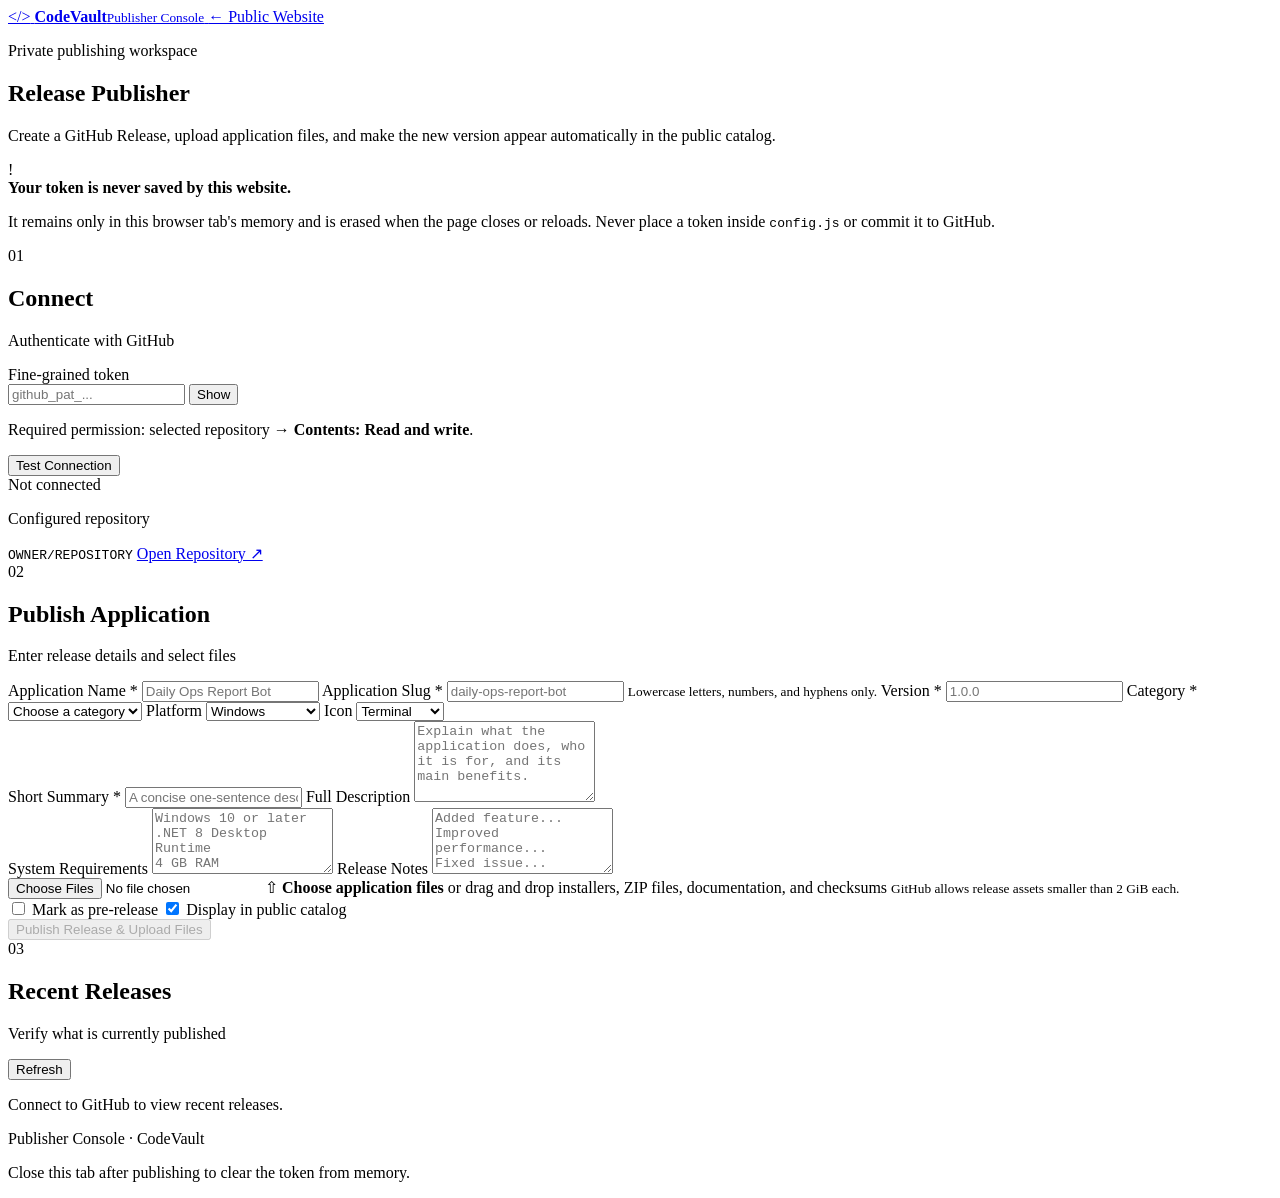
==== admin.html @ 9b9080d7 "Add files via upload" ====
<!DOCTYPE html>
<html lang="en">
<head>
  <meta charset="UTF-8">
  <meta name="viewport" content="width=device-width, initial-scale=1.0">
  <meta name="robots" content="noindex,nofollow,noarchive">
  <meta name="theme-color" content="#07111f">
  <title>Publisher Console | CodeVault</title>
  <link rel="stylesheet" href="assets/css/styles.css">
  <script src="assets/js/config.js" defer></script>
  <script src="assets/js/admin.js" defer></script>
</head>
<body class="admin-body">
  <div class="background-grid" aria-hidden="true"></div>
  <div class="orb orb-one" aria-hidden="true"></div>

  <header class="site-header">
    <a class="brand" href="index.html">
      <span class="brand-mark" aria-hidden="true">&lt;/&gt;</span>
      <span><strong data-brand-name>CodeVault</strong><small>Publisher Console</small></span>
    </a>
    <a class="button button-secondary button-small" href="index.html">← Public Website</a>
  </header>

  <main class="admin-shell shell">
    <section class="admin-intro">
      <p class="eyebrow"><span class="status-dot"></span> Private publishing workspace</p>
      <h1>Release Publisher</h1>
      <p>Create a GitHub Release, upload application files, and make the new version appear automatically in the public catalog.</p>
    </section>

    <div class="security-notice">
      <span class="notice-icon" aria-hidden="true">!</span>
      <div>
        <strong>Your token is never saved by this website.</strong>
        <p>It remains only in this browser tab's memory and is erased when the page closes or reloads. Never place a token inside <code>config.js</code> or commit it to GitHub.</p>
      </div>
    </div>

    <section class="admin-layout">
      <aside class="admin-sidebar">
        <div class="admin-panel">
          <div class="panel-heading">
            <span class="step-number">01</span>
            <div><h2>Connect</h2><p>Authenticate with GitHub</p></div>
          </div>

          <label class="field-label" for="github-token">Fine-grained token</label>
          <div class="password-field">
            <input id="github-token" type="password" autocomplete="off" spellcheck="false" placeholder="github_pat_...">
            <button id="toggle-token" type="button" aria-label="Show or hide token">Show</button>
          </div>
          <p class="field-help">Required permission: selected repository → <strong>Contents: Read and write</strong>.</p>

          <button id="connect-button" class="button button-primary button-full" type="button">Test Connection</button>
          <div id="connection-status" class="connection-status" aria-live="polite">Not connected</div>
        </div>

        <div class="admin-panel repo-panel">
          <p class="field-label">Configured repository</p>
          <code id="configured-repo">OWNER/REPOSITORY</code>
          <a data-repo-link href="#" target="_blank" rel="noopener noreferrer">Open Repository ↗</a>
        </div>
      </aside>

      <section class="admin-panel release-panel">
        <div class="panel-heading">
          <span class="step-number">02</span>
          <div><h2>Publish Application</h2><p>Enter release details and select files</p></div>
        </div>

        <form id="release-form" novalidate>
          <div class="form-grid two-columns">
            <label>
              <span>Application Name *</span>
              <input id="app-name" name="appName" type="text" required maxlength="80" placeholder="Daily Ops Report Bot">
            </label>
            <label>
              <span>Application Slug *</span>
              <input id="app-slug" name="slug" type="text" required maxlength="60" pattern="[a-z0-9-]+" placeholder="daily-ops-report-bot">
              <small>Lowercase letters, numbers, and hyphens only.</small>
            </label>
            <label>
              <span>Version *</span>
              <input id="version" name="version" type="text" required maxlength="30" placeholder="1.0.0">
            </label>
            <label>
              <span>Category *</span>
              <select id="category" name="category" required>
                <option value="">Choose a category</option>
                <option>Business</option>
                <option>Dashboard</option>
                <option>Developer Tool</option>
                <option>Manufacturing</option>
                <option>Productivity</option>
                <option>Utility</option>
                <option>Other</option>
              </select>
            </label>
            <label>
              <span>Platform</span>
              <select id="platform" name="platform">
                <option>Windows</option>
                <option>Windows 10/11</option>
                <option>Cross-platform</option>
                <option>Web</option>
                <option>Linux</option>
                <option>macOS</option>
              </select>
            </label>
            <label>
              <span>Icon</span>
              <select id="icon" name="icon">
                <option value="terminal">Terminal</option>
                <option value="dashboard">Dashboard</option>
                <option value="database">Database</option>
                <option value="gear">Gear</option>
                <option value="package">Package</option>
                <option value="robot">Robot</option>
                <option value="chart">Chart</option>
                <option value="code">Code</option>
              </select>
            </label>
          </div>

          <label>
            <span>Short Summary *</span>
            <input id="summary" name="summary" type="text" required maxlength="180" placeholder="A concise one-sentence description shown on the application card.">
          </label>

          <label>
            <span>Full Description</span>
            <textarea id="description" name="description" rows="5" placeholder="Explain what the application does, who it is for, and its main benefits."></textarea>
          </label>

          <div class="form-grid two-columns">
            <label>
              <span>System Requirements</span>
              <textarea id="requirements" name="requirements" rows="4" placeholder="Windows 10 or later&#10;.NET 8 Desktop Runtime&#10;4 GB RAM"></textarea>
            </label>
            <label>
              <span>Release Notes</span>
              <textarea id="release-notes" name="releaseNotes" rows="4" placeholder="Added feature...&#10;Improved performance...&#10;Fixed issue..."></textarea>
            </label>
          </div>

          <label class="file-drop" id="file-drop">
            <input id="release-files" name="files" type="file" multiple required>
            <span class="drop-icon" aria-hidden="true">⇧</span>
            <strong>Choose application files</strong>
            <span>or drag and drop installers, ZIP files, documentation, and checksums</span>
            <small>GitHub allows release assets smaller than 2 GiB each.</small>
          </label>
          <div id="file-list" class="file-list"></div>

          <div class="release-options">
            <label class="checkbox-label"><input id="prerelease" type="checkbox"> Mark as pre-release</label>
            <label class="checkbox-label"><input id="latest" type="checkbox" checked> Display in public catalog</label>
          </div>

          <div id="publish-progress" class="publish-progress" hidden>
            <div class="progress-heading"><span id="progress-label">Preparing release...</span><strong id="progress-percent">0%</strong></div>
            <div class="progress-track"><div id="progress-bar"></div></div>
            <div id="publish-log" class="publish-log" aria-live="polite"></div>
          </div>

          <div id="form-message" class="form-message" aria-live="polite"></div>

          <button id="publish-button" class="button button-primary button-large button-full" type="submit" disabled>
            Publish Release & Upload Files
          </button>
        </form>
      </section>
    </section>

    <section class="admin-panel recent-panel">
      <div class="panel-heading">
        <span class="step-number">03</span>
        <div><h2>Recent Releases</h2><p>Verify what is currently published</p></div>
        <button id="refresh-releases" class="button button-secondary button-small" type="button">Refresh</button>
      </div>
      <div id="recent-releases" class="recent-releases">
        <p class="muted-text">Connect to GitHub to view recent releases.</p>
      </div>
    </section>
  </main>

  <footer class="site-footer shell">
    <p>Publisher Console · <span data-brand-name>CodeVault</span></p>
    <p>Close this tab after publishing to clear the token from memory.</p>
  </footer>
</body>
</html>
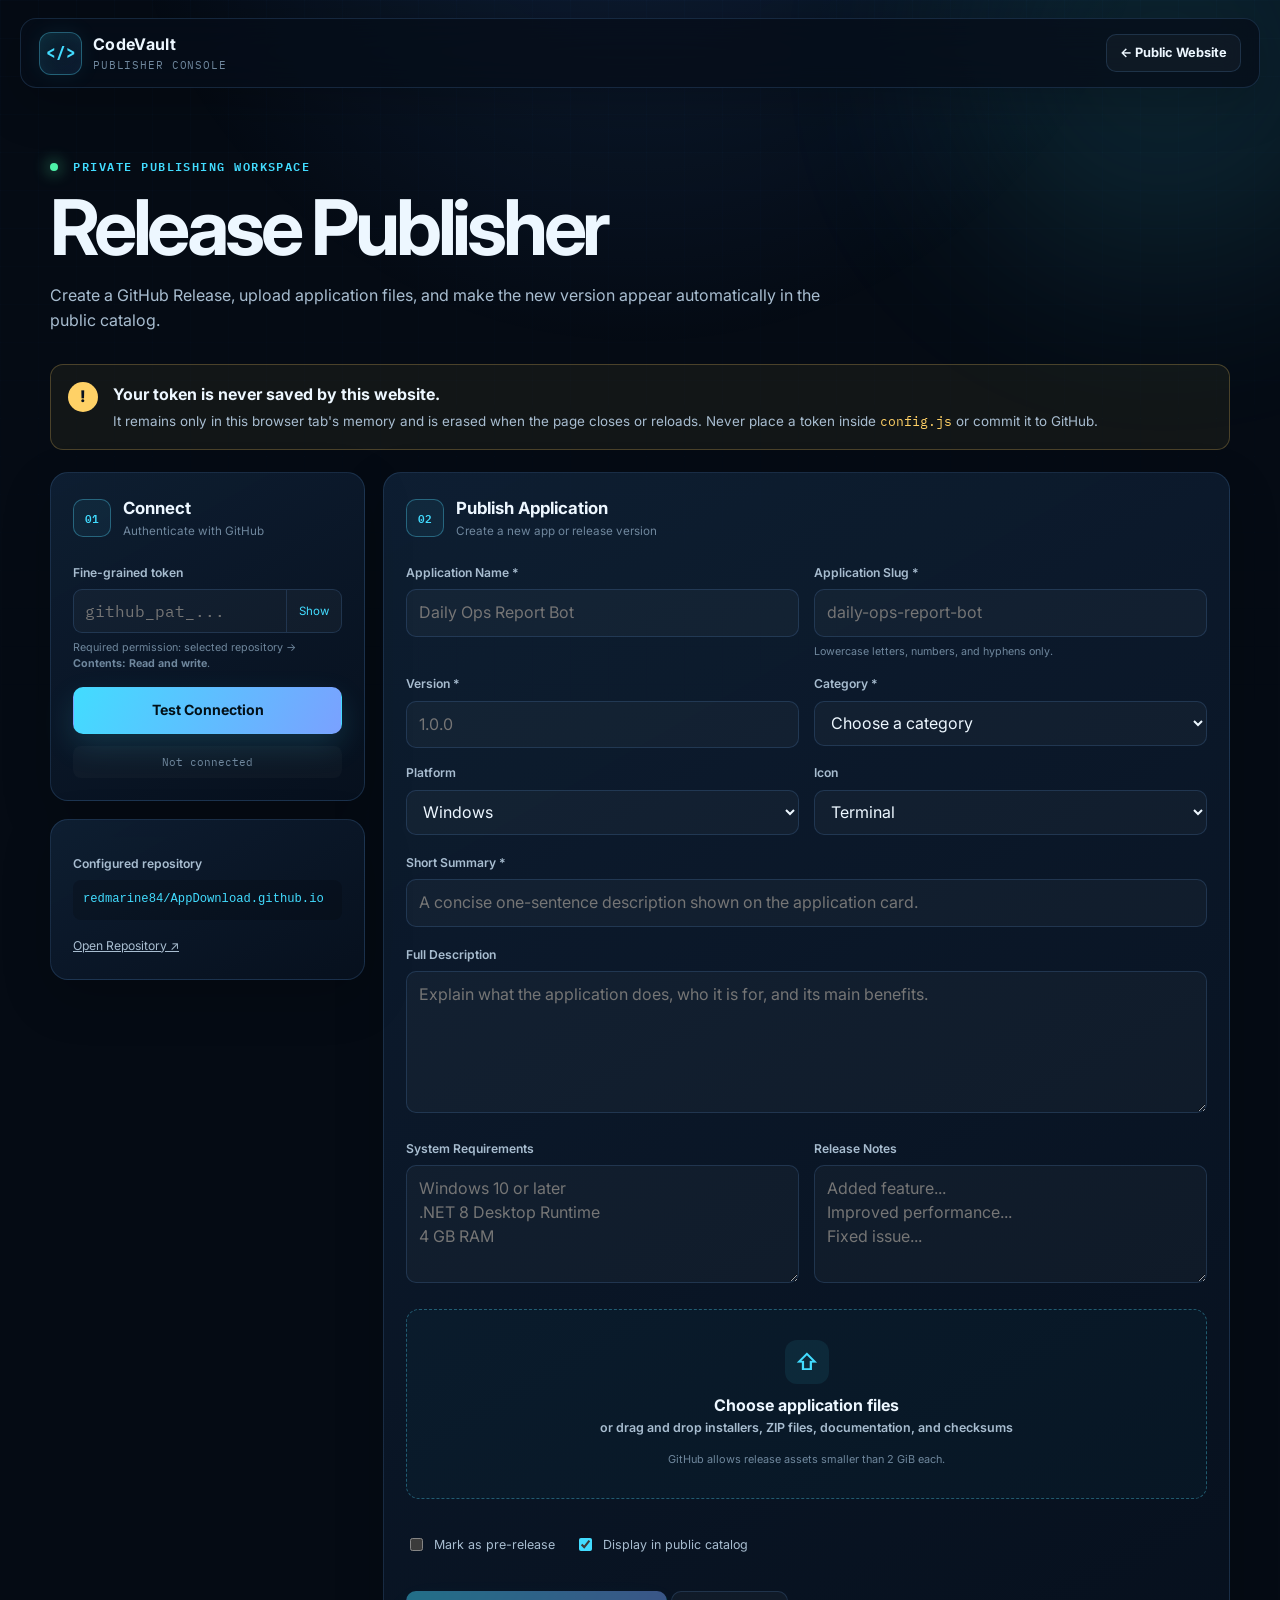
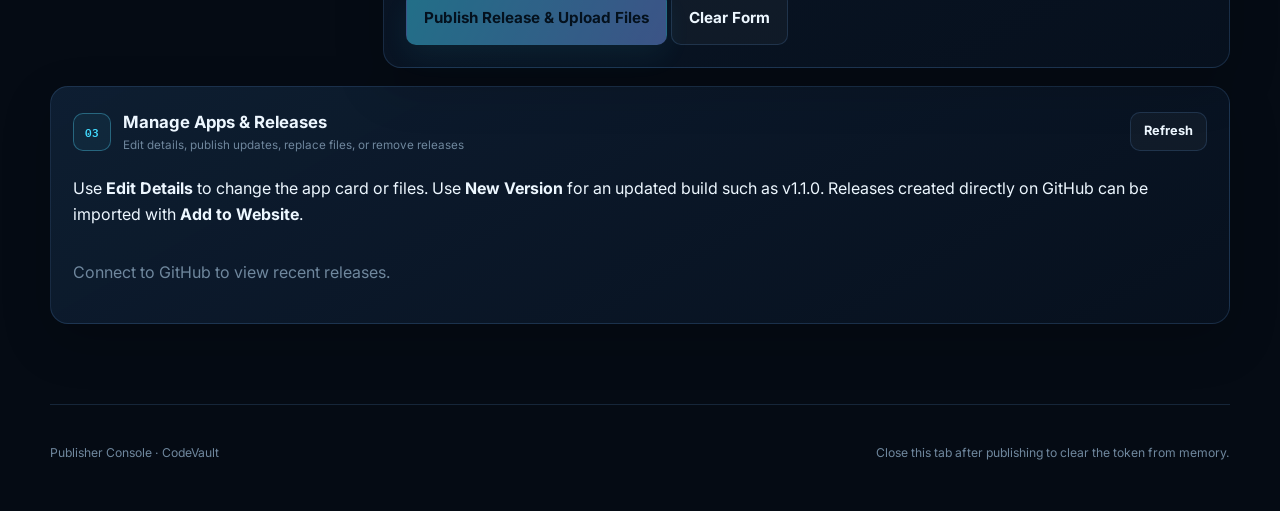
==== commit 04e4a99a: "Enhance admin panel UI and functionality Updated titles and descriptions for better clarity in the a" ====
--- a/admin.html
+++ b/admin.html
@@ -66,7 +66,15 @@
       <section class="admin-panel release-panel">
         <div class="panel-heading">
           <span class="step-number">02</span>
-          <div><h2>Publish Application</h2><p>Enter release details and select files</p></div>
+          <div><h2 id="editor-title">Publish Application</h2><p id="editor-subtitle">Create a new app or release version</p></div>
+        </div>
+
+        <div id="editor-mode" class="editor-mode" hidden>
+          <div>
+            <strong id="editor-mode-title">Editing release</strong>
+            <span id="editor-mode-detail"></span>
+          </div>
+          <button id="cancel-edit" class="button button-secondary button-small" type="button">Cancel</button>
         </div>
 
         <form id="release-form" novalidate>
@@ -144,8 +152,15 @@
             </label>
           </div>
 
+          <div id="existing-assets-panel" class="existing-assets-panel" hidden>
+            <div class="existing-assets-heading">
+              <div><strong>Existing Files</strong><span>Mark a file for removal, or upload a new file with the same name to replace it.</span></div>
+            </div>
+            <div id="existing-assets" class="existing-assets"></div>
+          </div>
+
           <label class="file-drop" id="file-drop">
-            <input id="release-files" name="files" type="file" multiple required>
+            <input id="release-files" name="files" type="file" multiple>
             <span class="drop-icon" aria-hidden="true">⇧</span>
             <strong>Choose application files</strong>
             <span>or drag and drop installers, ZIP files, documentation, and checksums</span>
@@ -166,9 +181,12 @@
 
           <div id="form-message" class="form-message" aria-live="polite"></div>
 
-          <button id="publish-button" class="button button-primary button-large button-full" type="submit" disabled>
-            Publish Release & Upload Files
-          </button>
+          <div class="form-actions">
+            <button id="publish-button" class="button button-primary button-large" type="submit" disabled>
+              Publish Release & Upload Files
+            </button>
+            <button id="clear-form" class="button button-secondary button-large" type="button">Clear Form</button>
+          </div>
         </form>
       </section>
     </section>
@@ -176,9 +194,10 @@
     <section class="admin-panel recent-panel">
       <div class="panel-heading">
         <span class="step-number">03</span>
-        <div><h2>Recent Releases</h2><p>Verify what is currently published</p></div>
+        <div><h2>Manage Apps & Releases</h2><p>Edit details, publish updates, replace files, or remove releases</p></div>
         <button id="refresh-releases" class="button button-secondary button-small" type="button">Refresh</button>
       </div>
+      <p class="management-help">Use <strong>Edit Details</strong> to change the app card or files. Use <strong>New Version</strong> for an updated build such as v1.1.0. Releases created directly on GitHub can be imported with <strong>Add to Website</strong>.</p>
       <div id="recent-releases" class="recent-releases">
         <p class="muted-text">Connect to GitHub to view recent releases.</p>
       </div>
--- a/assets/css/styles.css
+++ b/assets/css/styles.css
@@ -0,0 +1,387 @@
+@import url('https://fonts.googleapis.com/css2?family=IBM+Plex+Mono:wght@400;500;600&family=Inter:wght@400;500;600;700;800&display=swap');
+
+:root {
+  --bg: #050b14;
+  --bg-soft: #081221;
+  --panel: rgba(10, 24, 41, 0.82);
+  --panel-solid: #0a1829;
+  --panel-light: #10223a;
+  --border: rgba(112, 180, 255, 0.16);
+  --border-strong: rgba(82, 222, 255, 0.34);
+  --text: #edf7ff;
+  --text-soft: #a8bdd0;
+  --muted: #6f879d;
+  --cyan: #42dcff;
+  --blue: #5e83ff;
+  --violet: #9f72ff;
+  --green: #4df2a8;
+  --yellow: #ffd166;
+  --red: #ff6b83;
+  --shadow: 0 24px 80px rgba(0, 0, 0, 0.35);
+  --radius: 18px;
+  --mono: "IBM Plex Mono", Consolas, monospace;
+  --sans: "Inter", system-ui, -apple-system, BlinkMacSystemFont, "Segoe UI", sans-serif;
+}
+
+* { box-sizing: border-box; }
+html { scroll-behavior: smooth; }
+body {
+  margin: 0;
+  min-width: 320px;
+  background: var(--bg);
+  color: var(--text);
+  font-family: var(--sans);
+  line-height: 1.6;
+  overflow-x: hidden;
+}
+body::before {
+  content: "";
+  position: fixed;
+  inset: 0;
+  pointer-events: none;
+  background: radial-gradient(circle at 50% -20%, rgba(70, 145, 255, 0.16), transparent 42%);
+  z-index: -4;
+}
+a { color: inherit; }
+button, input, select, textarea { font: inherit; }
+button, a { -webkit-tap-highlight-color: transparent; }
+::selection { background: rgba(66, 220, 255, 0.24); color: #fff; }
+
+.background-grid {
+  position: fixed;
+  inset: 0;
+  z-index: -5;
+  pointer-events: none;
+  opacity: 0.52;
+  background-image:
+    linear-gradient(rgba(77, 157, 255, 0.045) 1px, transparent 1px),
+    linear-gradient(90deg, rgba(77, 157, 255, 0.045) 1px, transparent 1px);
+  background-size: 38px 38px;
+  mask-image: linear-gradient(to bottom, #000 0%, transparent 90%);
+}
+.orb { position: fixed; width: 430px; height: 430px; border-radius: 50%; filter: blur(100px); opacity: .12; z-index: -3; pointer-events: none; }
+.orb-one { background: var(--cyan); top: -160px; right: -100px; }
+.orb-two { background: var(--violet); bottom: 10%; left: -260px; }
+
+.shell { width: min(1180px, calc(100% - 40px)); margin-inline: auto; }
+.sr-only { position: absolute; width: 1px; height: 1px; padding: 0; margin: -1px; overflow: hidden; clip: rect(0,0,0,0); white-space: nowrap; border: 0; }
+.muted-text { color: var(--muted); }
+.error-text { color: var(--red); }
+.preserve-lines { white-space: pre-line; }
+
+.site-header {
+  width: min(1240px, calc(100% - 32px));
+  margin: 18px auto 0;
+  min-height: 70px;
+  display: flex;
+  align-items: center;
+  justify-content: space-between;
+  gap: 24px;
+  padding: 12px 18px;
+  position: sticky;
+  top: 14px;
+  z-index: 50;
+  background: rgba(6, 14, 25, .78);
+  border: 1px solid var(--border);
+  border-radius: 16px;
+  backdrop-filter: blur(18px);
+  box-shadow: 0 14px 50px rgba(0,0,0,.22);
+}
+.brand { display: inline-flex; align-items: center; gap: 11px; text-decoration: none; }
+.brand-mark {
+  width: 43px; height: 43px; display: grid; place-items: center;
+  color: var(--cyan); font-family: var(--mono); font-weight: 700;
+  background: linear-gradient(145deg, rgba(66,220,255,.12), rgba(94,131,255,.08));
+  border: 1px solid var(--border-strong); border-radius: 12px;
+  box-shadow: inset 0 0 20px rgba(66,220,255,.06), 0 0 22px rgba(66,220,255,.08);
+}
+.brand strong, .brand small { display: block; }
+.brand strong { font-size: 1rem; letter-spacing: .02em; }
+.brand small { color: var(--muted); font-family: var(--mono); font-size: .68rem; letter-spacing: .08em; text-transform: uppercase; }
+.main-nav { display: flex; align-items: center; gap: 8px; }
+.main-nav a { padding: 9px 13px; border-radius: 9px; color: var(--text-soft); text-decoration: none; font-size: .9rem; transition: .2s ease; }
+.main-nav a:hover { color: var(--text); background: rgba(255,255,255,.05); }
+.main-nav .nav-github { border: 1px solid var(--border); }
+.nav-toggle { display: none; width: 42px; height: 42px; border: 0; background: transparent; cursor: pointer; }
+.nav-toggle span:not(.sr-only) { display: block; width: 23px; height: 2px; margin: 5px auto; background: var(--text); }
+
+.hero { min-height: 690px; padding: 100px 0 84px; display: grid; grid-template-columns: 1.05fr .95fr; gap: 84px; align-items: center; }
+.eyebrow { margin: 0 0 15px; color: var(--cyan); font: 600 .76rem/1.4 var(--mono); letter-spacing: .12em; text-transform: uppercase; }
+.status-dot { display: inline-block; width: 8px; height: 8px; margin-right: 7px; border-radius: 50%; background: var(--green); box-shadow: 0 0 16px var(--green); animation: pulse 2s infinite; }
+.hero h1 { margin: 0; font-size: clamp(3rem, 7vw, 5.8rem); line-height: .98; letter-spacing: -.06em; }
+.gradient-text { color: transparent; background: linear-gradient(110deg, var(--cyan), #73a7ff 54%, #b184ff); -webkit-background-clip: text; background-clip: text; }
+.hero-text { max-width: 680px; margin: 28px 0; color: var(--text-soft); font-size: 1.08rem; }
+.hero-actions { display: flex; flex-wrap: wrap; gap: 12px; }
+.button {
+  min-height: 44px; display: inline-flex; align-items: center; justify-content: center; gap: 9px;
+  padding: 11px 17px; border: 1px solid transparent; border-radius: 10px;
+  font-weight: 700; font-size: .88rem; text-decoration: none; cursor: pointer;
+  transition: transform .18s ease, border-color .18s ease, background .18s ease, box-shadow .18s ease, opacity .18s ease;
+}
+.button:hover:not(:disabled):not(.is-disabled) { transform: translateY(-2px); }
+.button:focus-visible { outline: 2px solid var(--cyan); outline-offset: 3px; }
+.button-primary { color: #021018; background: linear-gradient(115deg, var(--cyan), #7aa1ff); box-shadow: 0 12px 30px rgba(66,220,255,.15); }
+.button-primary:hover:not(:disabled):not(.is-disabled) { box-shadow: 0 17px 38px rgba(66,220,255,.24); }
+.button-secondary { color: var(--text); background: rgba(255,255,255,.035); border-color: var(--border); }
+.button-secondary:hover:not(:disabled):not(.is-disabled) { border-color: var(--border-strong); background: rgba(66,220,255,.07); }
+.button-small { min-height: 38px; padding: 8px 13px; font-size: .8rem; }
+.button-large { min-height: 54px; font-size: .95rem; }
+.button-full { width: 100%; }
+.button:disabled, .button.is-disabled { opacity: .46; cursor: not-allowed; transform: none; }
+.hero-stats { display: flex; flex-wrap: wrap; gap: 0; margin-top: 46px; }
+.hero-stats div { min-width: 125px; padding: 0 24px; border-left: 1px solid var(--border); }
+.hero-stats div:first-child { padding-left: 0; border-left: 0; }
+.hero-stats strong, .hero-stats span { display: block; }
+.hero-stats strong { font: 600 1.35rem var(--mono); }
+.hero-stats span { color: var(--muted); font-size: .74rem; text-transform: uppercase; letter-spacing: .08em; }
+
+.terminal-card {
+  position: relative; min-height: 390px; border: 1px solid var(--border-strong); border-radius: 18px;
+  background: linear-gradient(145deg, rgba(14,32,52,.94), rgba(5,13,24,.95));
+  box-shadow: var(--shadow), inset 0 0 50px rgba(66,220,255,.035);
+  transform: perspective(1000px) rotateY(-4deg) rotateX(2deg);
+}
+.terminal-card::before { content: ""; position: absolute; inset: 8px; border: 1px solid rgba(255,255,255,.035); border-radius: 13px; pointer-events: none; }
+.terminal-bar { height: 52px; padding: 0 18px; display: flex; align-items: center; justify-content: space-between; border-bottom: 1px solid var(--border); color: var(--muted); font: .72rem var(--mono); }
+.terminal-dots { display: flex; gap: 7px; }
+.terminal-dots span { width: 9px; height: 9px; border-radius: 50%; background: #ff647b; }
+.terminal-dots span:nth-child(2) { background: #ffd166; }
+.terminal-dots span:nth-child(3) { background: var(--green); }
+.terminal-body { padding: 31px 28px; font: .83rem/1.9 var(--mono); color: var(--text-soft); }
+.terminal-body p { margin: 0; }
+.prompt { color: var(--cyan); }
+.success { color: var(--green); }
+.muted { color: var(--muted); }
+.cursor { color: var(--cyan); animation: blink 1s step-end infinite; }
+.circuit-node { position: absolute; width: 10px; height: 10px; border: 2px solid var(--cyan); background: var(--bg); border-radius: 50%; box-shadow: 0 0 15px var(--cyan); }
+.node-a { right: -5px; top: 27%; }
+.node-b { left: -5px; bottom: 24%; }
+.circuit-line { position: absolute; height: 1px; background: linear-gradient(90deg, transparent, var(--cyan)); opacity: .55; }
+.line-a { width: 90px; right: -68px; top: 28%; transform: rotate(90deg); }
+.line-b { width: 80px; left: -63px; bottom: 25%; transform: rotate(90deg); }
+
+.catalog-section { padding: 88px 0; }
+.section-heading { display: flex; justify-content: space-between; align-items: end; gap: 30px; margin-bottom: 32px; }
+.section-heading h2, .about-panel h2, .support-card h2 { margin: 0; font-size: clamp(2rem, 4vw, 3.2rem); letter-spacing: -.04em; line-height: 1.1; }
+.section-heading p:not(.eyebrow), .about-panel > div > p:not(.eyebrow), .support-card p:not(.eyebrow) { max-width: 690px; margin: 12px 0 0; color: var(--text-soft); }
+.sync-badge { flex: 0 0 auto; padding: 9px 12px; border: 1px solid var(--border); border-radius: 999px; color: var(--text-soft); background: rgba(255,255,255,.025); font: .7rem var(--mono); }
+.sync-badge[data-state="error"] .status-dot { background: var(--red); box-shadow: 0 0 16px var(--red); }
+.sync-badge[data-state="warning"] .status-dot, .sync-badge[data-state="demo"] .status-dot { background: var(--yellow); box-shadow: 0 0 16px var(--yellow); }
+.catalog-toolbar { display: grid; grid-template-columns: 1fr 190px 190px; gap: 12px; margin-bottom: 28px; }
+.search-box { min-height: 50px; display: flex; align-items: center; gap: 11px; padding: 0 15px; border: 1px solid var(--border); background: rgba(255,255,255,.025); border-radius: 11px; }
+.search-box:focus-within { border-color: var(--border-strong); box-shadow: 0 0 0 3px rgba(66,220,255,.05); }
+.search-box > span:first-child { color: var(--cyan); font-size: 1.3rem; }
+.search-box input { width: 100%; color: var(--text); background: transparent; border: 0; outline: 0; }
+.search-box input::placeholder { color: var(--muted); }
+kbd { color: var(--muted); border: 1px solid var(--border); border-bottom-width: 2px; border-radius: 5px; padding: 2px 6px; font: .65rem var(--mono); white-space: nowrap; }
+select, input, textarea { color-scheme: dark; }
+.catalog-toolbar select, .form-grid select, .form-grid input, form > label input, textarea, .password-field input {
+  width: 100%; border: 1px solid var(--border); border-radius: 10px; background: rgba(255,255,255,.03); color: var(--text); outline: 0;
+}
+.catalog-toolbar select { min-height: 50px; padding: 0 13px; }
+.catalog-toolbar select:focus, input:focus, select:focus, textarea:focus { border-color: var(--border-strong); box-shadow: 0 0 0 3px rgba(66,220,255,.05); }
+.loading-state, .empty-state { min-height: 340px; display: flex; flex-direction: column; align-items: center; justify-content: center; text-align: center; color: var(--text-soft); border: 1px dashed var(--border); border-radius: var(--radius); background: rgba(255,255,255,.015); }
+.loading-state[hidden], .empty-state[hidden] { display: none; }
+.loading-state span, .empty-state p { color: var(--muted); }
+.loader { width: 40px; height: 40px; margin-bottom: 18px; border: 3px solid rgba(66,220,255,.15); border-top-color: var(--cyan); border-radius: 50%; animation: spin .8s linear infinite; }
+.empty-icon { margin-bottom: 12px; color: var(--cyan); font: 700 2.8rem var(--mono); }
+.empty-state h3 { margin: 0; }
+.app-grid { display: grid; grid-template-columns: repeat(3, 1fr); gap: 18px; }
+.app-card {
+  min-height: 390px; padding: 22px; display: flex; flex-direction: column;
+  border: 1px solid var(--border); border-radius: var(--radius);
+  background: linear-gradient(155deg, rgba(16,34,58,.82), rgba(7,17,30,.9));
+  box-shadow: 0 15px 45px rgba(0,0,0,.17);
+  animation: cardIn .45s ease both; animation-delay: var(--card-delay);
+  transition: transform .22s ease, border-color .22s ease, box-shadow .22s ease;
+}
+.app-card:hover { transform: translateY(-6px); border-color: var(--border-strong); box-shadow: 0 23px 55px rgba(0,0,0,.28), 0 0 30px rgba(66,220,255,.035); }
+.app-card-top { display: flex; justify-content: space-between; align-items: start; gap: 12px; }
+.app-icon {
+  width: 58px; height: 58px; display: grid; place-items: center; flex: 0 0 auto;
+  border: 1px solid var(--border-strong); border-radius: 15px;
+  background: linear-gradient(145deg, rgba(66,220,255,.12), rgba(159,114,255,.08));
+  color: var(--cyan); font: 700 1.05rem var(--mono); box-shadow: inset 0 0 22px rgba(66,220,255,.05);
+}
+.app-icon[data-icon="robot"] { font-size: 1.5rem; }
+.app-icon.large { width: 78px; height: 78px; border-radius: 19px; font-size: 1.35rem; }
+.app-badges { display: flex; flex-wrap: wrap; justify-content: flex-end; gap: 6px; }
+.badge { display: inline-flex; align-items: center; min-height: 25px; padding: 3px 8px; border-radius: 999px; font: 600 .62rem var(--mono); text-transform: uppercase; letter-spacing: .05em; border: 1px solid var(--border); }
+.badge-success { color: var(--green); background: rgba(77,242,168,.08); border-color: rgba(77,242,168,.22); }
+.badge-warning { color: var(--yellow); background: rgba(255,209,102,.08); border-color: rgba(255,209,102,.22); }
+.badge-muted { color: var(--text-soft); background: rgba(255,255,255,.04); }
+.app-card-copy { margin: 23px 0 0; }
+.app-category { margin: 0 0 5px; color: var(--cyan); font: 600 .66rem var(--mono); text-transform: uppercase; letter-spacing: .1em; }
+.app-title { margin: 0; font-size: 1.28rem; line-height: 1.25; }
+.app-summary { margin: 12px 0 0; color: var(--text-soft); font-size: .89rem; }
+.app-meta { display: flex; flex-wrap: wrap; gap: 8px 14px; margin-top: auto; padding-top: 21px; color: var(--muted); font: .69rem var(--mono); }
+.app-meta span { position: relative; }
+.app-meta span:not(:last-child)::after { content: "·"; position: absolute; right: -10px; }
+.app-card-actions { display: grid; grid-template-columns: .8fr 1.2fr; gap: 9px; margin-top: 18px; }
+
+.about-section { padding: 60px 0 90px; }
+.about-panel { padding: clamp(28px, 5vw, 58px); display: grid; grid-template-columns: .82fr 1.18fr; gap: 70px; align-items: center; border: 1px solid var(--border); border-radius: 24px; background: linear-gradient(135deg, rgba(14,31,52,.86), rgba(7,16,29,.92)); box-shadow: var(--shadow); }
+.feature-grid { display: grid; grid-template-columns: 1fr 1fr; gap: 13px; }
+.feature-grid article { padding: 19px; border: 1px solid var(--border); border-radius: 14px; background: rgba(255,255,255,.025); }
+.feature-grid article > span { display: grid; place-items: center; width: 34px; height: 34px; margin-bottom: 12px; border-radius: 9px; background: rgba(66,220,255,.08); color: var(--cyan); font-family: var(--mono); }
+.feature-grid h3 { margin: 0; font-size: .95rem; }
+.feature-grid p { margin: 7px 0 0; color: var(--muted); font-size: .79rem; line-height: 1.55; }
+.support-section { padding: 20px 0 100px; }
+.support-card { padding: 38px 42px; display: flex; align-items: center; justify-content: space-between; gap: 30px; border: 1px solid var(--border-strong); border-radius: 20px; background: linear-gradient(120deg, rgba(66,220,255,.07), rgba(94,131,255,.06), rgba(159,114,255,.05)); }
+.site-footer { padding: 26px 0 36px; display: flex; align-items: center; justify-content: space-between; gap: 24px; border-top: 1px solid var(--border); color: var(--muted); font-size: .76rem; }
+.footer-brand .brand-mark { width: 36px; height: 36px; border-radius: 9px; font-size: .76rem; }
+.footer-links { display: flex; gap: 18px; }
+.footer-links a { text-decoration: none; }
+.footer-links a:hover { color: var(--cyan); }
+
+.details-modal {
+  width: min(760px, calc(100% - 30px)); max-height: calc(100vh - 42px); overflow: auto; padding: 0;
+  color: var(--text); border: 1px solid var(--border-strong); border-radius: 20px;
+  background: #081525; box-shadow: 0 40px 110px rgba(0,0,0,.65);
+}
+.details-modal::backdrop { background: rgba(1,5,10,.78); backdrop-filter: blur(8px); }
+.modal-close { position: sticky; top: 14px; float: right; z-index: 2; width: 38px; height: 38px; margin: 14px 14px -52px 0; border: 1px solid var(--border); border-radius: 50%; background: rgba(5,11,20,.85); color: var(--text); font-size: 1.4rem; cursor: pointer; }
+#modal-content { padding: 34px; }
+.modal-app-header { display: flex; align-items: center; gap: 18px; padding-right: 45px; }
+.modal-app-header h2 { margin: 0; font-size: 2rem; letter-spacing: -.03em; }
+.modal-version-row { display: flex; flex-wrap: wrap; gap: 8px 18px; color: var(--muted); font: .72rem var(--mono); }
+.modal-summary { margin: 24px 0; padding: 18px; border: 1px solid var(--border); border-radius: 12px; color: var(--text-soft); background: rgba(255,255,255,.025); }
+.modal-sections { display: grid; gap: 24px; }
+.modal-sections h3 { margin: 0 0 10px; font-size: .78rem; color: var(--cyan); font-family: var(--mono); letter-spacing: .08em; text-transform: uppercase; }
+.modal-sections p, .modal-sections li { color: var(--text-soft); font-size: .88rem; }
+.modal-sections ul { margin: 0; padding-left: 20px; }
+.asset-list { display: grid; gap: 8px; }
+.asset-row { display: grid; grid-template-columns: auto 1fr auto; gap: 12px; align-items: center; padding: 12px; border: 1px solid var(--border); border-radius: 10px; text-decoration: none; background: rgba(255,255,255,.02); }
+.asset-row:hover { border-color: var(--border-strong); background: rgba(66,220,255,.04); }
+.asset-icon { width: 34px; height: 34px; display: grid; place-items: center; border-radius: 8px; background: rgba(66,220,255,.08); color: var(--cyan); }
+.asset-row strong, .asset-row small { display: block; }
+.asset-row strong { font-size: .82rem; overflow-wrap: anywhere; }
+.asset-row small { color: var(--muted); font-size: .68rem; }
+.asset-action { color: var(--cyan); font-size: .76rem; }
+.release-link { display: inline-block; margin-top: 25px; color: var(--cyan); font-size: .82rem; }
+.noscript-message { position: fixed; bottom: 20px; left: 20px; right: 20px; padding: 15px; background: #481624; color: #fff; border-radius: 10px; text-align: center; z-index: 100; }
+
+/* Admin */
+.admin-shell { padding-top: 70px; padding-bottom: 80px; }
+.admin-intro { max-width: 780px; margin-bottom: 30px; }
+.admin-intro h1 { margin: 0; font-size: clamp(2.7rem, 6vw, 4.8rem); letter-spacing: -.055em; line-height: 1; }
+.admin-intro > p:last-child { color: var(--text-soft); }
+.security-notice { display: flex; gap: 15px; align-items: flex-start; margin-bottom: 22px; padding: 17px; border: 1px solid rgba(255,209,102,.24); border-radius: 13px; background: rgba(255,209,102,.055); }
+.notice-icon { width: 30px; height: 30px; display: grid; place-items: center; flex: 0 0 auto; border-radius: 50%; color: #07111f; background: var(--yellow); font-weight: 800; }
+.security-notice p { margin: 3px 0 0; color: var(--text-soft); font-size: .84rem; }
+.security-notice code { color: var(--yellow); font-family: var(--mono); }
+.admin-layout { display: grid; grid-template-columns: 315px 1fr; gap: 18px; align-items: start; }
+.admin-sidebar { display: grid; gap: 18px; position: sticky; top: 104px; }
+.admin-panel { padding: 22px; border: 1px solid var(--border); border-radius: var(--radius); background: linear-gradient(150deg, rgba(15,32,53,.9), rgba(7,17,30,.94)); box-shadow: 0 18px 50px rgba(0,0,0,.18); }
+.panel-heading { display: flex; align-items: center; gap: 12px; margin-bottom: 22px; }
+.panel-heading > .button { margin-left: auto; }
+.panel-heading h2, .panel-heading p { margin: 0; }
+.panel-heading h2 { font-size: 1.05rem; }
+.panel-heading p { color: var(--muted); font-size: .73rem; }
+.step-number { width: 38px; height: 38px; display: grid; place-items: center; flex: 0 0 auto; color: var(--cyan); border: 1px solid var(--border-strong); border-radius: 10px; background: rgba(66,220,255,.06); font: 600 .7rem var(--mono); }
+.field-label, form label > span { display: block; margin-bottom: 7px; color: var(--text-soft); font-size: .76rem; font-weight: 600; }
+.password-field { display: grid; grid-template-columns: 1fr auto; }
+.password-field input { min-width: 0; height: 44px; padding: 0 11px; border-radius: 9px 0 0 9px; font-family: var(--mono); }
+.password-field button { padding: 0 12px; color: var(--cyan); border: 1px solid var(--border); border-left: 0; border-radius: 0 9px 9px 0; background: rgba(255,255,255,.035); cursor: pointer; font-size: .72rem; }
+.field-help, form label small { display: block; margin: 7px 0 0; color: var(--muted); font-size: .67rem; line-height: 1.45; }
+.admin-sidebar .button { margin-top: 16px; }
+.connection-status { margin-top: 12px; padding: 9px 10px; border-radius: 8px; color: var(--muted); background: rgba(255,255,255,.025); font: .7rem var(--mono); text-align: center; }
+.connection-status[data-state="success"] { color: var(--green); background: rgba(77,242,168,.07); }
+.connection-status[data-state="error"] { color: var(--red); background: rgba(255,107,131,.07); }
+.connection-status[data-state="loading"] { color: var(--yellow); }
+.repo-panel code { display: block; margin: 7px 0 12px; padding: 10px; border-radius: 8px; background: rgba(0,0,0,.18); color: var(--cyan); font-size: .76rem; overflow-wrap: anywhere; }
+.repo-panel a { color: var(--text-soft); font-size: .76rem; }
+.release-panel form { display: grid; gap: 18px; }
+.form-grid { display: grid; gap: 15px; }
+.two-columns { grid-template-columns: 1fr 1fr; }
+form label { display: block; }
+.form-grid input, form > label input, .form-grid select, textarea { min-height: 45px; padding: 10px 12px; }
+textarea { resize: vertical; min-height: 100px; line-height: 1.5; }
+.file-drop { min-height: 190px; display: flex; flex-direction: column; justify-content: center; align-items: center; padding: 25px; text-align: center; border: 1px dashed var(--border-strong); border-radius: 13px; background: rgba(66,220,255,.025); cursor: pointer; transition: .2s ease; }
+.file-drop:hover, .file-drop.is-dragging { border-color: var(--cyan); background: rgba(66,220,255,.065); }
+.file-drop input { position: absolute; opacity: 0; pointer-events: none; }
+.drop-icon { width: 44px; height: 44px; display: grid; place-items: center; margin-bottom: 9px; border-radius: 12px; color: var(--cyan); background: rgba(66,220,255,.08); font-size: 1.4rem; }
+.file-drop > span:not(.drop-icon) { color: var(--text-soft); font-size: .78rem; }
+.file-drop small { color: var(--muted); font-size: .68rem; }
+.file-list { display: grid; gap: 7px; }
+.file-row { display: grid; grid-template-columns: auto 1fr auto; gap: 10px; align-items: center; padding: 10px 12px; border: 1px solid var(--border); border-radius: 9px; color: var(--text-soft); font-size: .72rem; }
+.file-row.file-error { border-color: rgba(255,107,131,.35); color: var(--red); }
+.file-type { min-width: 38px; padding: 5px; border-radius: 6px; background: rgba(66,220,255,.07); color: var(--cyan); font: 600 .58rem var(--mono); text-align: center; }
+.file-row strong, .file-row small { display: block; }
+.file-row strong { color: var(--text); overflow-wrap: anywhere; }
+.file-row small { color: var(--muted); }
+.release-options { display: flex; flex-wrap: wrap; gap: 20px; }
+.checkbox-label { display: inline-flex; align-items: center; gap: 8px; color: var(--text-soft); font-size: .78rem; cursor: pointer; }
+.checkbox-label input { accent-color: var(--cyan); }
+.publish-progress { padding: 14px; border: 1px solid var(--border); border-radius: 11px; background: rgba(0,0,0,.13); }
+.publish-progress[hidden] { display: none; }
+.progress-heading { display: flex; justify-content: space-between; gap: 15px; margin-bottom: 8px; font-size: .72rem; }
+.progress-heading strong { color: var(--cyan); font-family: var(--mono); }
+.progress-track { height: 8px; overflow: hidden; border-radius: 999px; background: rgba(255,255,255,.06); }
+.progress-track > div { width: 0; height: 100%; background: linear-gradient(90deg, var(--cyan), var(--violet)); transition: width .25s ease; }
+.publish-log { max-height: 155px; overflow: auto; margin-top: 12px; padding: 10px; border-radius: 8px; background: #050b14; font: .66rem/1.6 var(--mono); }
+.publish-log p { margin: 0; color: var(--text-soft); }
+.publish-log p[data-type="success"] { color: var(--green); }
+.publish-log p[data-type="error"] { color: var(--red); }
+.form-message { min-height: 0; padding: 0; border-radius: 9px; font-size: .79rem; }
+.form-message:not(:empty) { padding: 11px 12px; }
+.form-message[data-state="success"] { color: var(--green); border: 1px solid rgba(77,242,168,.22); background: rgba(77,242,168,.06); }
+.form-message[data-state="error"] { color: var(--red); border: 1px solid rgba(255,107,131,.22); background: rgba(255,107,131,.06); }
+.recent-panel { margin-top: 18px; }
+.recent-releases { display: grid; gap: 8px; }
+.release-row { display: flex; justify-content: space-between; align-items: center; gap: 20px; padding: 12px 14px; border: 1px solid var(--border); border-radius: 10px; background: rgba(255,255,255,.02); }
+.release-row strong, .release-row span { display: block; }
+.release-row strong { font-size: .84rem; }
+.release-row > div:first-child span { color: var(--muted); font: .66rem var(--mono); }
+.release-row-meta { display: flex; align-items: center; gap: 12px; color: var(--muted); font-size: .7rem; }
+.release-row-meta a { color: var(--cyan); }
+
+@keyframes pulse { 0%,100% { opacity: 1; } 50% { opacity: .45; } }
+@keyframes blink { 50% { opacity: 0; } }
+@keyframes spin { to { transform: rotate(360deg); } }
+@keyframes cardIn { from { opacity: 0; transform: translateY(18px); } to { opacity: 1; transform: translateY(0); } }
+
+@media (max-width: 980px) {
+  .hero { grid-template-columns: 1fr; gap: 55px; padding-top: 78px; }
+  .hero-copy { max-width: 800px; }
+  .terminal-card { width: min(650px, 100%); }
+  .app-grid { grid-template-columns: repeat(2, 1fr); }
+  .about-panel { grid-template-columns: 1fr; gap: 38px; }
+  .admin-layout { grid-template-columns: 1fr; }
+  .admin-sidebar { position: static; grid-template-columns: 1fr 1fr; }
+}
+
+@media (max-width: 720px) {
+  .shell { width: min(100% - 28px, 1180px); }
+  .site-header { width: calc(100% - 20px); margin-top: 10px; top: 8px; }
+  .nav-toggle { display: block; }
+  .main-nav { position: absolute; top: calc(100% + 8px); left: 0; right: 0; display: none; flex-direction: column; align-items: stretch; padding: 10px; background: rgba(6,14,25,.97); border: 1px solid var(--border); border-radius: 13px; box-shadow: var(--shadow); }
+  .main-nav.is-open { display: flex; }
+  .main-nav a { padding: 12px; }
+  .hero { min-height: 0; padding: 72px 0 65px; }
+  .hero h1 { font-size: clamp(2.75rem, 14vw, 4.4rem); }
+  .hero-stats div { min-width: 50%; margin-bottom: 15px; padding-left: 18px; }
+  .hero-stats div:nth-child(3) { border-left: 0; padding-left: 0; }
+  .terminal-card { min-height: 340px; transform: none; }
+  .terminal-body { padding: 26px 20px; font-size: .72rem; overflow-x: auto; }
+  .section-heading { align-items: start; flex-direction: column; }
+  .catalog-toolbar { grid-template-columns: 1fr; }
+  .app-grid { grid-template-columns: 1fr; }
+  .support-card { align-items: flex-start; flex-direction: column; padding: 28px; }
+  .support-card .button { width: 100%; }
+  .site-footer { flex-direction: column; align-items: flex-start; }
+  .footer-links { flex-wrap: wrap; }
+  #modal-content { padding: 25px 20px; }
+  .modal-app-header { align-items: flex-start; }
+  .modal-app-header h2 { font-size: 1.55rem; }
+  .asset-row { grid-template-columns: auto 1fr; }
+  .asset-action { grid-column: 2; }
+  .admin-sidebar { grid-template-columns: 1fr; }
+  .two-columns { grid-template-columns: 1fr; }
+  .release-row { align-items: flex-start; flex-direction: column; }
+  .release-row-meta { flex-wrap: wrap; }
+}
+
+@media (prefers-reduced-motion: reduce) {
+  *, *::before, *::after { scroll-behavior: auto !important; animation-duration: .01ms !important; animation-iteration-count: 1 !important; transition-duration: .01ms !important; }
+}
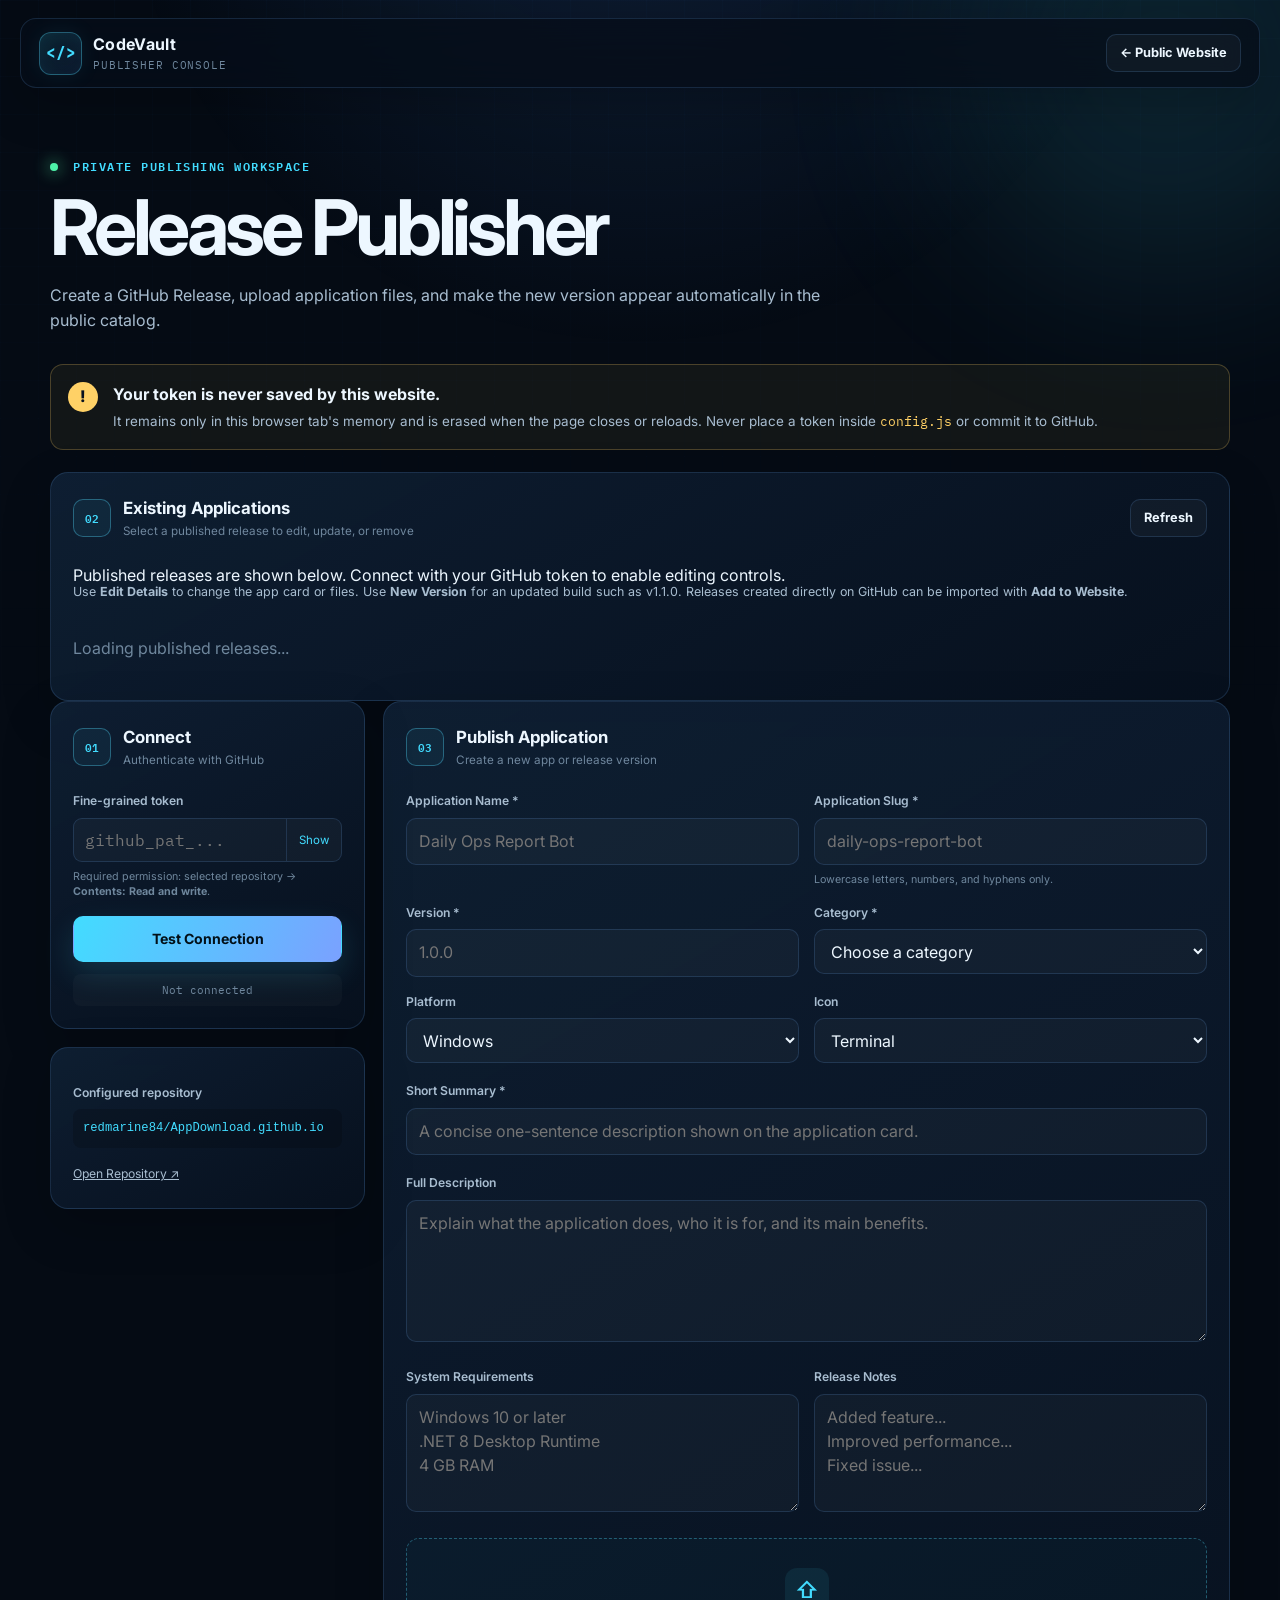
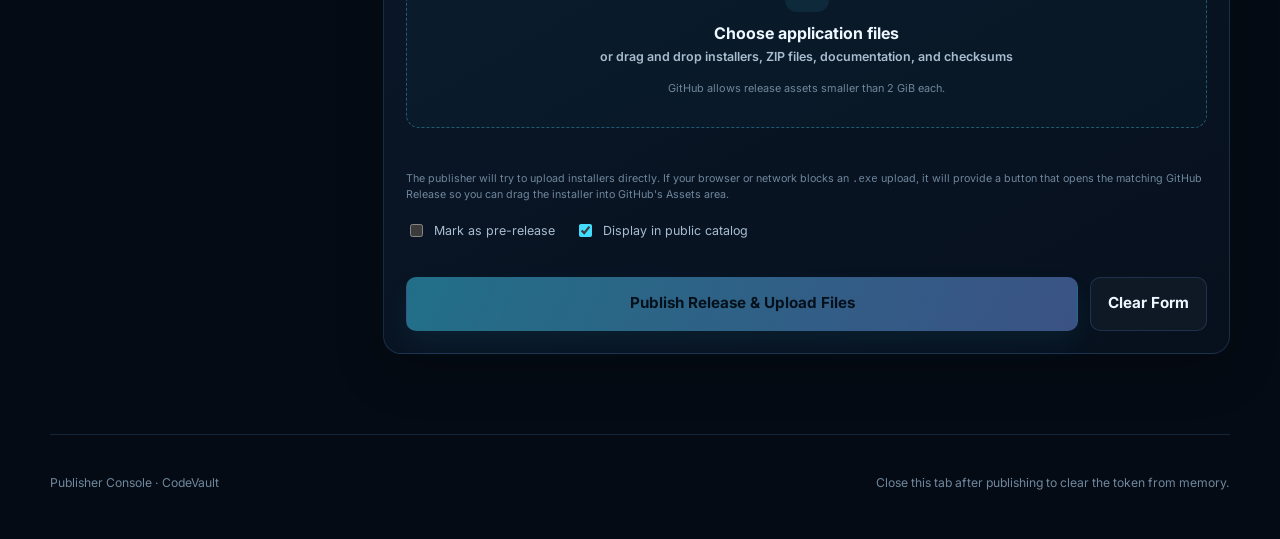
==== commit 8e640fd8: "Add management panel for existing applications Added a section for managing existing applications wi" ====
--- a/admin.html
+++ b/admin.html
@@ -37,6 +37,21 @@
       </div>
     </div>
 
+    <section class="admin-panel recent-panel management-panel" id="manage-apps">
+      <div class="panel-heading">
+        <span class="step-number">02</span>
+        <div><h2>Existing Applications</h2><p>Select a published release to edit, update, or remove</p></div>
+        <button id="refresh-releases" class="button button-secondary button-small" type="button">Refresh</button>
+      </div>
+      <div id="management-connection-note" class="management-connection-note">
+        Published releases are shown below. Connect with your GitHub token to enable editing controls.
+      </div>
+      <p class="management-help">Use <strong>Edit Details</strong> to change the app card or files. Use <strong>New Version</strong> for an updated build such as v1.1.0. Releases created directly on GitHub can be imported with <strong>Add to Website</strong>.</p>
+      <div id="recent-releases" class="recent-releases">
+        <p class="muted-text">Loading published releases...</p>
+      </div>
+    </section>
+
     <section class="admin-layout">
       <aside class="admin-sidebar">
         <div class="admin-panel">
@@ -65,7 +80,7 @@
 
       <section class="admin-panel release-panel">
         <div class="panel-heading">
-          <span class="step-number">02</span>
+          <span class="step-number">03</span>
           <div><h2 id="editor-title">Publish Application</h2><p id="editor-subtitle">Create a new app or release version</p></div>
         </div>
 
@@ -167,6 +182,7 @@
             <small>GitHub allows release assets smaller than 2 GiB each.</small>
           </label>
           <div id="file-list" class="file-list"></div>
+          <p class="field-help upload-help">The publisher will try to upload installers directly. If your browser or network blocks an <code>.exe</code> upload, it will provide a button that opens the matching GitHub Release so you can drag the installer into GitHub's Assets area.</p>
 
           <div class="release-options">
             <label class="checkbox-label"><input id="prerelease" type="checkbox"> Mark as pre-release</label>
@@ -191,17 +207,6 @@
       </section>
     </section>
 
-    <section class="admin-panel recent-panel">
-      <div class="panel-heading">
-        <span class="step-number">03</span>
-        <div><h2>Manage Apps & Releases</h2><p>Edit details, publish updates, replace files, or remove releases</p></div>
-        <button id="refresh-releases" class="button button-secondary button-small" type="button">Refresh</button>
-      </div>
-      <p class="management-help">Use <strong>Edit Details</strong> to change the app card or files. Use <strong>New Version</strong> for an updated build such as v1.1.0. Releases created directly on GitHub can be imported with <strong>Add to Website</strong>.</p>
-      <div id="recent-releases" class="recent-releases">
-        <p class="muted-text">Connect to GitHub to view recent releases.</p>
-      </div>
-    </section>
   </main>
 
   <footer class="site-footer shell">
--- a/assets/css/styles.css
+++ b/assets/css/styles.css
@@ -332,9 +332,57 @@
 .release-row { display: flex; justify-content: space-between; align-items: center; gap: 20px; padding: 12px 14px; border: 1px solid var(--border); border-radius: 10px; background: rgba(255,255,255,.02); }
 .release-row strong, .release-row span { display: block; }
 .release-row strong { font-size: .84rem; }
-.release-row > div:first-child span { color: var(--muted); font: .66rem var(--mono); }
+.release-row-main > div:first-child > span { color: var(--muted); font: .66rem var(--mono); }
 .release-row-meta { display: flex; align-items: center; gap: 12px; color: var(--muted); font-size: .7rem; }
 .release-row-meta a { color: var(--cyan); }
+
+
+.editor-mode {
+  display: flex;
+  align-items: center;
+  justify-content: space-between;
+  gap: 18px;
+  margin: -4px 0 20px;
+  padding: 13px 14px;
+  border: 1px solid rgba(66,220,255,.25);
+  border-radius: 11px;
+  background: linear-gradient(90deg, rgba(66,220,255,.08), rgba(159,114,255,.055));
+}
+.editor-mode[hidden] { display: none; }
+.editor-mode strong, .editor-mode span { display: block; }
+.editor-mode strong { color: var(--cyan); font-size: .82rem; }
+.editor-mode span { color: var(--text-soft); font: .68rem var(--mono); }
+.form-actions { display: grid; grid-template-columns: minmax(0, 1fr) auto; gap: 12px; }
+.button-danger { color: #ffdce3; background: rgba(255,107,131,.07); border-color: rgba(255,107,131,.28); }
+.button-danger:hover:not(:disabled) { background: rgba(255,107,131,.14); border-color: rgba(255,107,131,.48); }
+.existing-assets-panel { padding: 15px; border: 1px solid var(--border); border-radius: 12px; background: rgba(0,0,0,.12); }
+.existing-assets-panel[hidden] { display: none; }
+.existing-assets-heading { display: flex; align-items: center; justify-content: space-between; gap: 16px; margin-bottom: 11px; }
+.existing-assets-heading strong, .existing-assets-heading span { display: block; }
+.existing-assets-heading strong { font-size: .82rem; }
+.existing-assets-heading span { color: var(--muted); font-size: .68rem; }
+.existing-assets { display: grid; gap: 7px; }
+.existing-asset-row { display: grid; grid-template-columns: auto minmax(0,1fr) auto; align-items: center; gap: 10px; padding: 10px 12px; border: 1px solid var(--border); border-radius: 9px; background: rgba(255,255,255,.018); cursor: pointer; transition: .18s ease; }
+.existing-asset-row:hover { border-color: var(--border-strong); }
+.existing-asset-row strong, .existing-asset-row small { display: block; }
+.existing-asset-row strong { color: var(--text); font-size: .75rem; overflow-wrap: anywhere; }
+.existing-asset-row small { color: var(--muted); font-size: .65rem; }
+.existing-asset-row.is-removed { opacity: .58; border-color: rgba(255,107,131,.3); background: rgba(255,107,131,.045); }
+.existing-asset-row.is-removed strong { text-decoration: line-through; }
+.asset-remove-control { display: inline-flex; align-items: center; gap: 7px; color: var(--red); font-size: .7rem; white-space: nowrap; }
+.asset-remove-control input { accent-color: var(--red); }
+.management-help { margin: -6px 0 18px; color: var(--text-soft); font-size: .78rem; }
+.release-row { display: grid; grid-template-columns: minmax(260px,1fr) auto auto; align-items: center; }
+.release-row-main { min-width: 0; display: flex; align-items: center; gap: 14px; }
+.release-row-main > div:first-child { min-width: 0; }
+.release-row-main strong, .release-row-main span { display: block; }
+.release-row-main strong { overflow-wrap: anywhere; }
+.release-statuses { display: flex; flex-wrap: wrap; gap: 6px; }
+.release-statuses .badge { display: inline-flex; }
+.release-row-actions { display: flex; flex-wrap: wrap; justify-content: flex-end; gap: 7px; }
+.release-row-actions .button { min-height: 34px; padding: 6px 10px; font-size: .7rem; }
+.badge-info { color: var(--cyan); background: rgba(66,220,255,.08); border-color: rgba(66,220,255,.18); }
+input:disabled, select:disabled, textarea:disabled { opacity: .62; cursor: not-allowed; }
 
 @keyframes pulse { 0%,100% { opacity: 1; } 50% { opacity: .45; } }
 @keyframes blink { 50% { opacity: 0; } }
@@ -378,8 +426,16 @@
   .asset-action { grid-column: 2; }
   .admin-sidebar { grid-template-columns: 1fr; }
   .two-columns { grid-template-columns: 1fr; }
-  .release-row { align-items: flex-start; flex-direction: column; }
+  .release-row { grid-template-columns: 1fr; align-items: flex-start; }
+  .release-row-main { align-items: flex-start; flex-direction: column; }
   .release-row-meta { flex-wrap: wrap; }
+  .release-row-actions { width: 100%; justify-content: flex-start; }
+  .release-row-actions .button { flex: 1 1 125px; }
+  .form-actions { grid-template-columns: 1fr; }
+  .editor-mode { align-items: flex-start; flex-direction: column; }
+  .editor-mode .button { width: 100%; }
+  .existing-asset-row { grid-template-columns: auto 1fr; }
+  .asset-remove-control { grid-column: 2; }
 }
 
 @media (prefers-reduced-motion: reduce) {
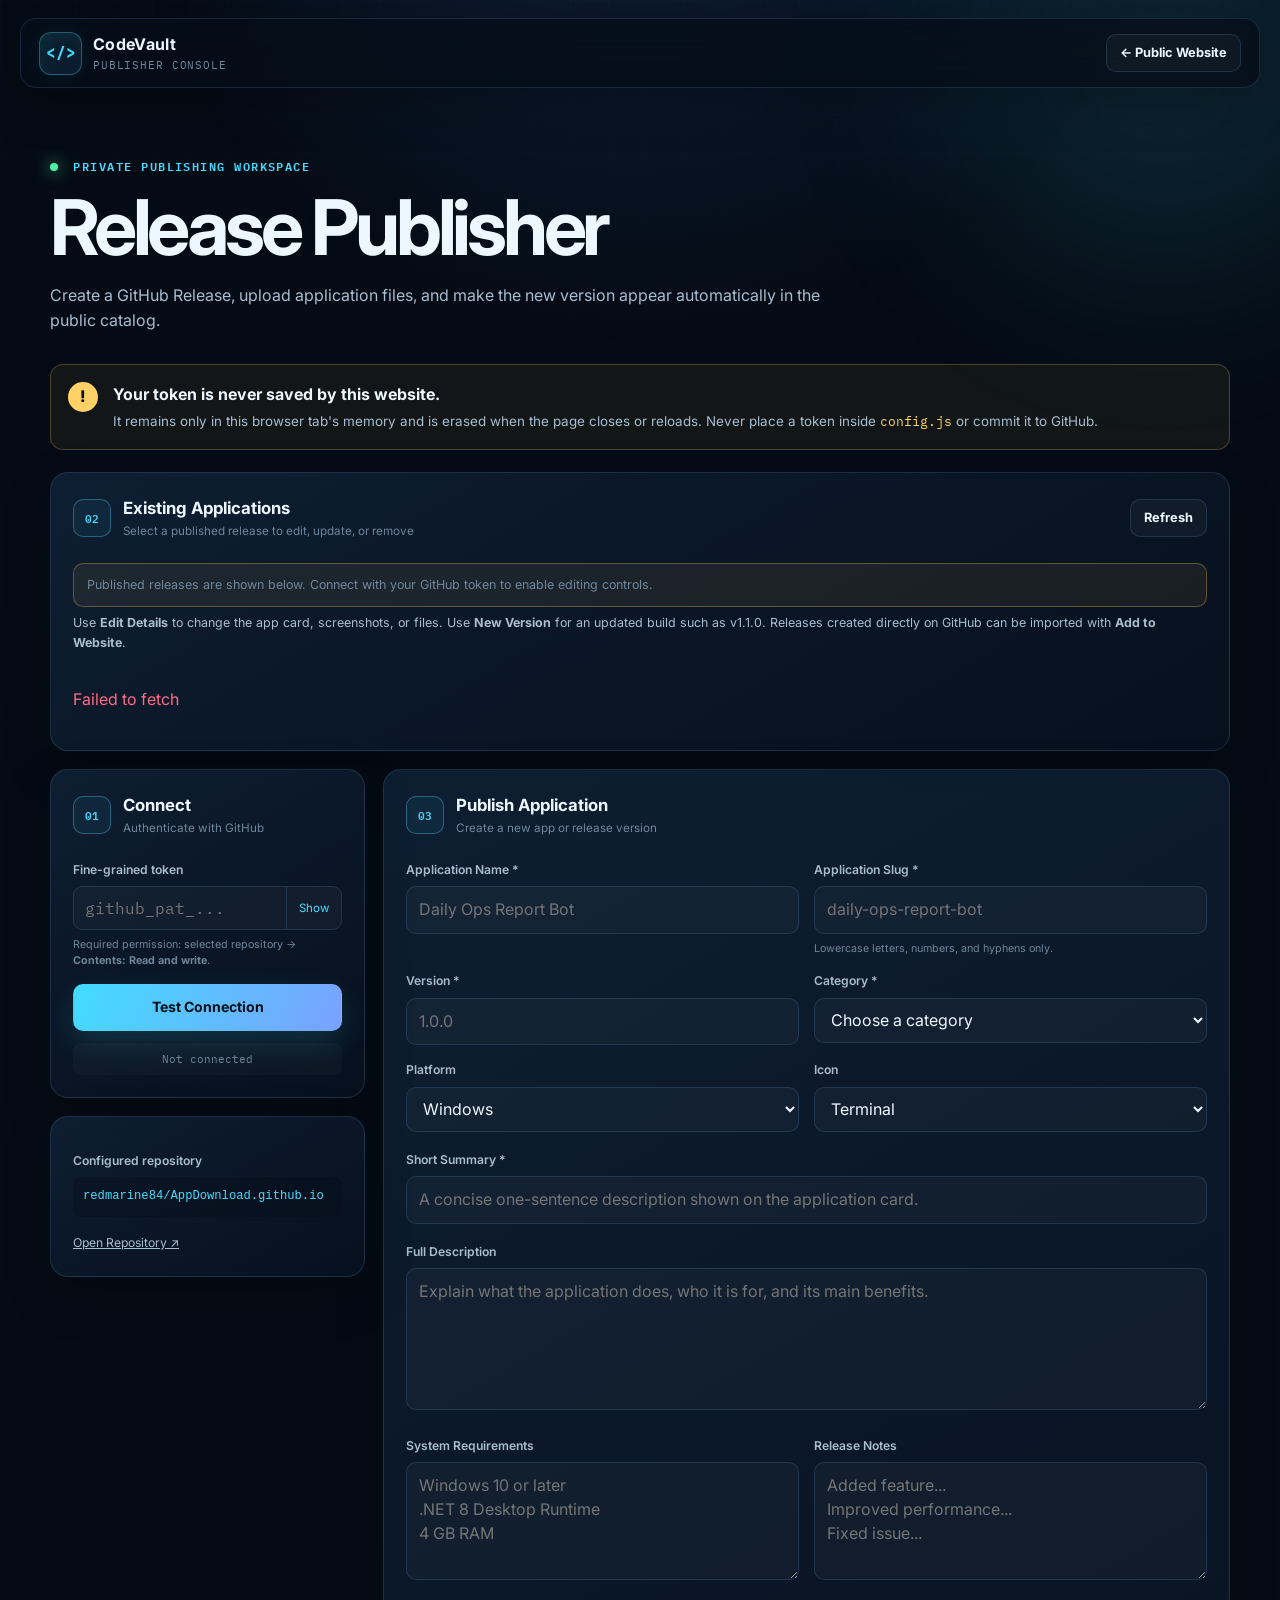
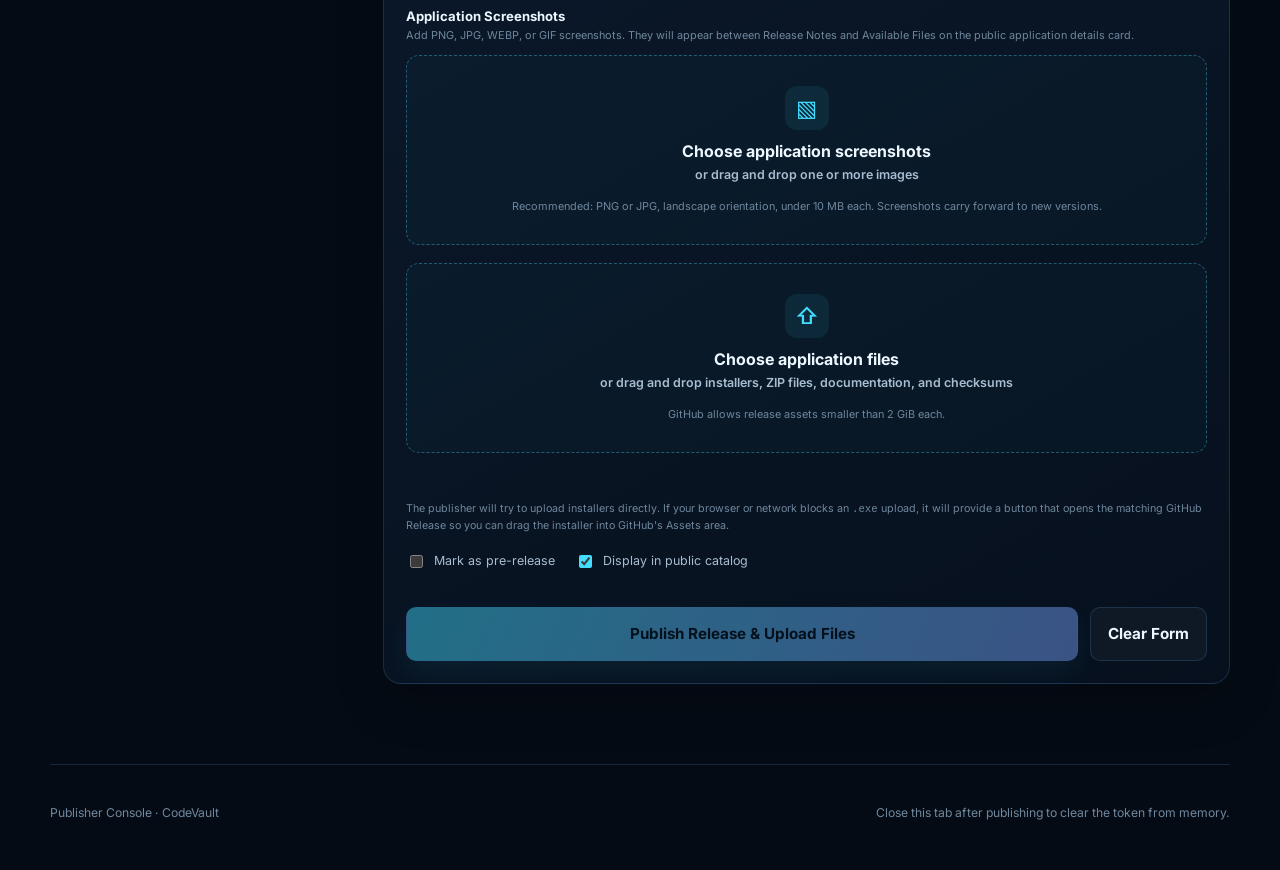
==== commit c096f7e2: "Add screenshot upload section to admin panel Added a section for uploading application screenshots w" ====
--- a/admin.html
+++ b/admin.html
@@ -46,7 +46,7 @@
       <div id="management-connection-note" class="management-connection-note">
         Published releases are shown below. Connect with your GitHub token to enable editing controls.
       </div>
-      <p class="management-help">Use <strong>Edit Details</strong> to change the app card or files. Use <strong>New Version</strong> for an updated build such as v1.1.0. Releases created directly on GitHub can be imported with <strong>Add to Website</strong>.</p>
+      <p class="management-help">Use <strong>Edit Details</strong> to change the app card, screenshots, or files. Use <strong>New Version</strong> for an updated build such as v1.1.0. Releases created directly on GitHub can be imported with <strong>Add to Website</strong>.</p>
       <div id="recent-releases" class="recent-releases">
         <p class="muted-text">Loading published releases...</p>
       </div>
@@ -167,6 +167,31 @@
             </label>
           </div>
 
+          <section class="admin-screenshot-panel" aria-labelledby="screenshot-upload-title">
+            <div class="existing-assets-heading screenshot-section-heading">
+              <div>
+                <strong id="screenshot-upload-title">Application Screenshots</strong>
+                <span>Add PNG, JPG, WEBP, or GIF screenshots. They will appear between Release Notes and Available Files on the public application details card.</span>
+              </div>
+            </div>
+
+            <div id="existing-screenshots-panel" class="existing-screenshots-panel" hidden>
+              <div class="existing-assets-heading">
+                <div><strong>Current Screenshots</strong><span>Mark a screenshot for removal, or upload an image with the same filename to replace it.</span></div>
+              </div>
+              <div id="existing-screenshots" class="existing-screenshots"></div>
+            </div>
+
+            <label class="file-drop screenshot-drop" id="screenshot-drop">
+              <input id="screenshot-files" name="screenshots" type="file" multiple accept="image/png,image/jpeg,image/webp,image/gif,.png,.jpg,.jpeg,.webp,.gif">
+              <span class="drop-icon" aria-hidden="true">▧</span>
+              <strong>Choose application screenshots</strong>
+              <span>or drag and drop one or more images</span>
+              <small>Recommended: PNG or JPG, landscape orientation, under 10 MB each. Screenshots carry forward to new versions.</small>
+            </label>
+            <div id="screenshot-list" class="screenshot-upload-list"></div>
+          </section>
+
           <div id="existing-assets-panel" class="existing-assets-panel" hidden>
             <div class="existing-assets-heading">
               <div><strong>Existing Files</strong><span>Mark a file for removal, or upload a new file with the same name to replace it.</span></div>
--- a/assets/css/styles.css
+++ b/assets/css/styles.css
@@ -441,3 +441,36 @@
 @media (prefers-reduced-motion: reduce) {
   *, *::before, *::after { scroll-behavior: auto !important; animation-duration: .01ms !important; animation-iteration-count: 1 !important; transition-duration: .01ms !important; }
 }
+
+/* Existing application manager */
+.management-panel { margin: 18px 0; }
+.management-connection-note {
+  margin: 0 0 12px;
+  padding: 11px 13px;
+  border: 1px solid rgba(255, 190, 80, .32);
+  border-radius: 10px;
+  background: rgba(255, 190, 80, .07);
+  color: var(--muted);
+  font-size: .78rem;
+}
+.management-connection-note[data-state="connected"] {
+  border-color: rgba(77, 255, 174, .34);
+  background: rgba(77, 255, 174, .07);
+  color: var(--text);
+}
+.release-row-actions .button:disabled {
+  opacity: .48;
+  cursor: not-allowed;
+  filter: grayscale(.25);
+}
+
+.form-message a {
+  color: inherit;
+  font-weight: 800;
+  text-decoration: underline;
+  text-underline-offset: 3px;
+}
+
+.upload-help {
+  margin-top: 0.75rem;
+}
